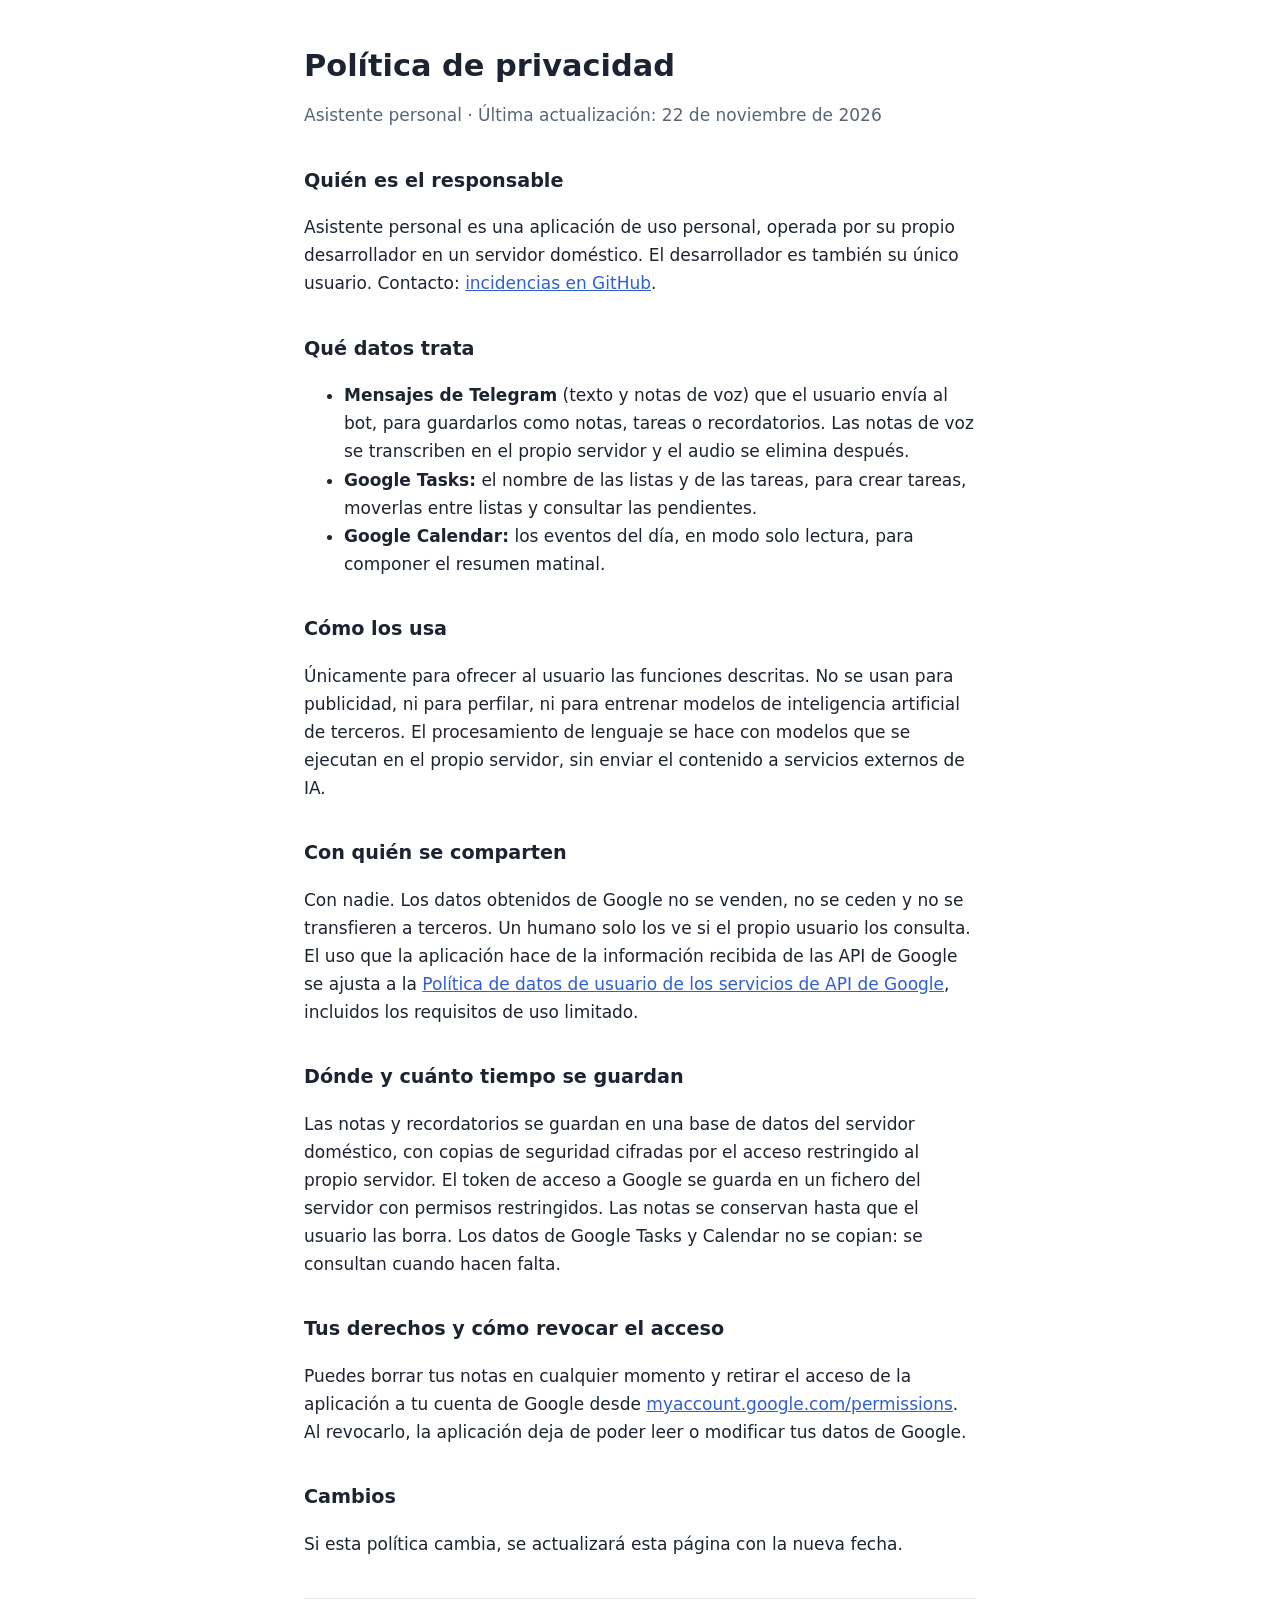
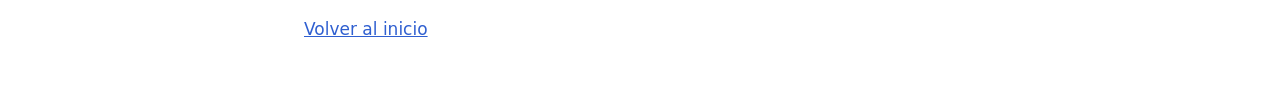
==== privacy.html @ a349e51d "Página principal y política de privacidad" ====
<!doctype html>
<html lang="es"><head><meta charset="utf-8"><meta name="viewport" content="width=device-width,initial-scale=1">
<title>Política de privacidad · Asistente personal</title><link rel="stylesheet" href="style.css"></head>
<body><main>
<h1>Política de privacidad</h1>
<p class="muted">Asistente personal · Última actualización: 22 de noviembre de 2026</p>
<h2>Quién es el responsable</h2>
<p>Asistente personal es una aplicación de uso personal, operada por su propio desarrollador en un servidor doméstico. El desarrollador es también su único usuario. Contacto: <a href="https://github.com/asolanieto/asistente-privacidad/issues">incidencias en GitHub</a>.</p>
<h2>Qué datos trata</h2>
<ul>
<li><strong>Mensajes de Telegram</strong> (texto y notas de voz) que el usuario envía al bot, para guardarlos como notas, tareas o recordatorios. Las notas de voz se transcriben en el propio servidor y el audio se elimina después.</li>
<li><strong>Google Tasks:</strong> el nombre de las listas y de las tareas, para crear tareas, moverlas entre listas y consultar las pendientes.</li>
<li><strong>Google Calendar:</strong> los eventos del día, en modo solo lectura, para componer el resumen matinal.</li>
</ul>
<h2>Cómo los usa</h2>
<p>Únicamente para ofrecer al usuario las funciones descritas. No se usan para publicidad, ni para perfilar, ni para entrenar modelos de inteligencia artificial de terceros. El procesamiento de lenguaje se hace con modelos que se ejecutan en el propio servidor, sin enviar el contenido a servicios externos de IA.</p>
<h2>Con quién se comparten</h2>
<p>Con nadie. Los datos obtenidos de Google no se venden, no se ceden y no se transfieren a terceros. Un humano solo los ve si el propio usuario los consulta. El uso que la aplicación hace de la información recibida de las API de Google se ajusta a la <a href="https://developers.google.com/terms/api-services-user-data-policy">Política de datos de usuario de los servicios de API de Google</a>, incluidos los requisitos de uso limitado.</p>
<h2>Dónde y cuánto tiempo se guardan</h2>
<p>Las notas y recordatorios se guardan en una base de datos del servidor doméstico, con copias de seguridad cifradas por el acceso restringido al propio servidor. El token de acceso a Google se guarda en un fichero del servidor con permisos restringidos. Las notas se conservan hasta que el usuario las borra. Los datos de Google Tasks y Calendar no se copian: se consultan cuando hacen falta.</p>
<h2>Tus derechos y cómo revocar el acceso</h2>
<p>Puedes borrar tus notas en cualquier momento y retirar el acceso de la aplicación a tu cuenta de Google desde <a href="https://myaccount.google.com/permissions">myaccount.google.com/permissions</a>. Al revocarlo, la aplicación deja de poder leer o modificar tus datos de Google.</p>
<h2>Cambios</h2>
<p>Si esta política cambia, se actualizará esta página con la nueva fecha.</p>
<nav><a href="index.html">Volver al inicio</a></nav>
</main></body></html>
---- style.css ----
:root{--bg:#fff;--fg:#1d2330;--muted:#5a6475;--accent:#2f5fd0;--line:#e3e7ee}
@media (prefers-color-scheme:dark){:root{--bg:#14171d;--fg:#e8ebf1;--muted:#9aa4b5;--accent:#8aa9ff;--line:#2a3039}}
body{margin:0;background:var(--bg);color:var(--fg);font:17px/1.65 system-ui,-apple-system,"Segoe UI",sans-serif}
main{max-width:42rem;margin:0 auto;padding:3rem 16px 4rem}
h1{font-size:1.9rem;line-height:1.2;margin:0 0 .5rem}h2{font-size:1.2rem;margin:2.2rem 0 .4rem}
p,li{color:var(--fg)}.muted{color:var(--muted)}a{color:var(--accent)}
nav{margin-top:2.5rem;padding-top:1rem;border-top:1px solid var(--line)}
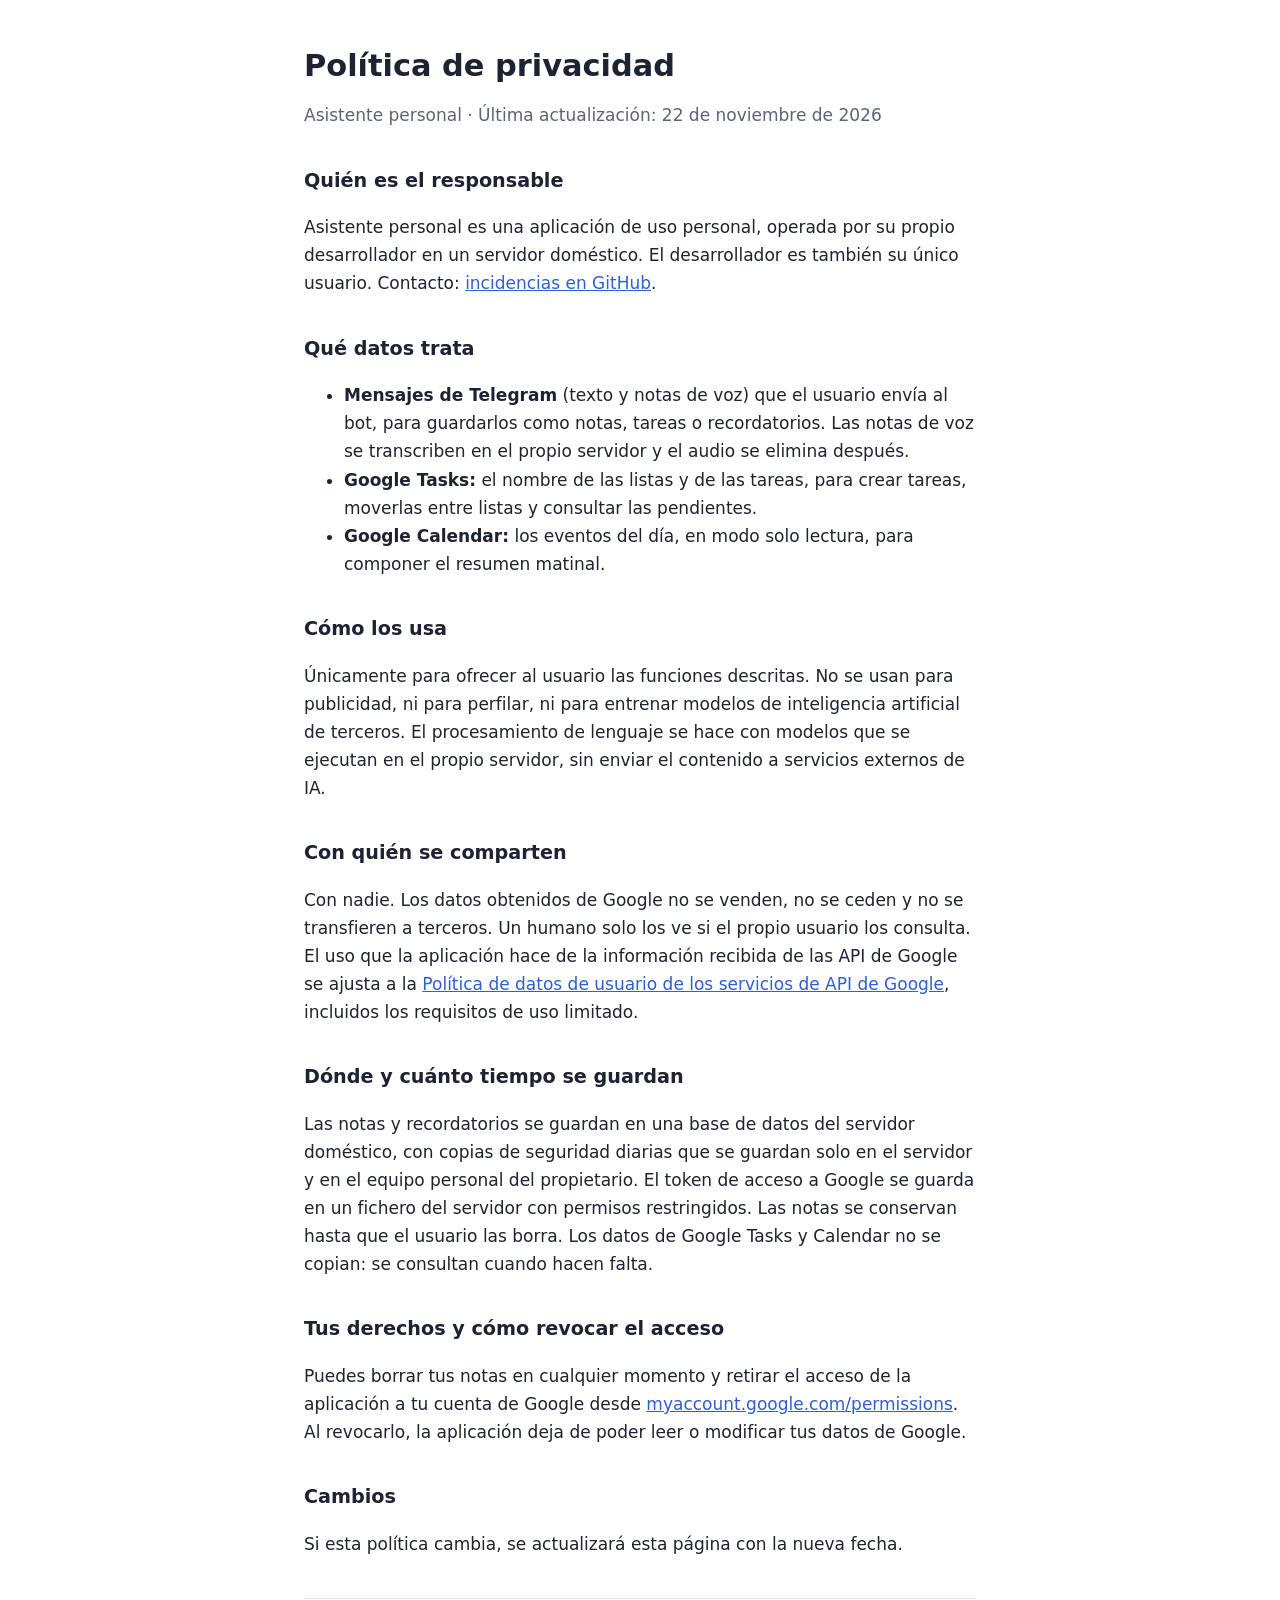
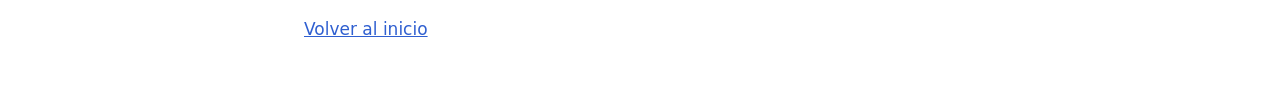
==== commit 29ed8c0b: "Corrige texto de copias de seguridad" ====
--- a/privacy.html
+++ b/privacy.html
@@ -17,7 +17,7 @@
 <h2>Con quién se comparten</h2>
 <p>Con nadie. Los datos obtenidos de Google no se venden, no se ceden y no se transfieren a terceros. Un humano solo los ve si el propio usuario los consulta. El uso que la aplicación hace de la información recibida de las API de Google se ajusta a la <a href="https://developers.google.com/terms/api-services-user-data-policy">Política de datos de usuario de los servicios de API de Google</a>, incluidos los requisitos de uso limitado.</p>
 <h2>Dónde y cuánto tiempo se guardan</h2>
-<p>Las notas y recordatorios se guardan en una base de datos del servidor doméstico, con copias de seguridad cifradas por el acceso restringido al propio servidor. El token de acceso a Google se guarda en un fichero del servidor con permisos restringidos. Las notas se conservan hasta que el usuario las borra. Los datos de Google Tasks y Calendar no se copian: se consultan cuando hacen falta.</p>
+<p>Las notas y recordatorios se guardan en una base de datos del servidor doméstico, con copias de seguridad diarias que se guardan solo en el servidor y en el equipo personal del propietario. El token de acceso a Google se guarda en un fichero del servidor con permisos restringidos. Las notas se conservan hasta que el usuario las borra. Los datos de Google Tasks y Calendar no se copian: se consultan cuando hacen falta.</p>
 <h2>Tus derechos y cómo revocar el acceso</h2>
 <p>Puedes borrar tus notas en cualquier momento y retirar el acceso de la aplicación a tu cuenta de Google desde <a href="https://myaccount.google.com/permissions">myaccount.google.com/permissions</a>. Al revocarlo, la aplicación deja de poder leer o modificar tus datos de Google.</p>
 <h2>Cambios</h2>
